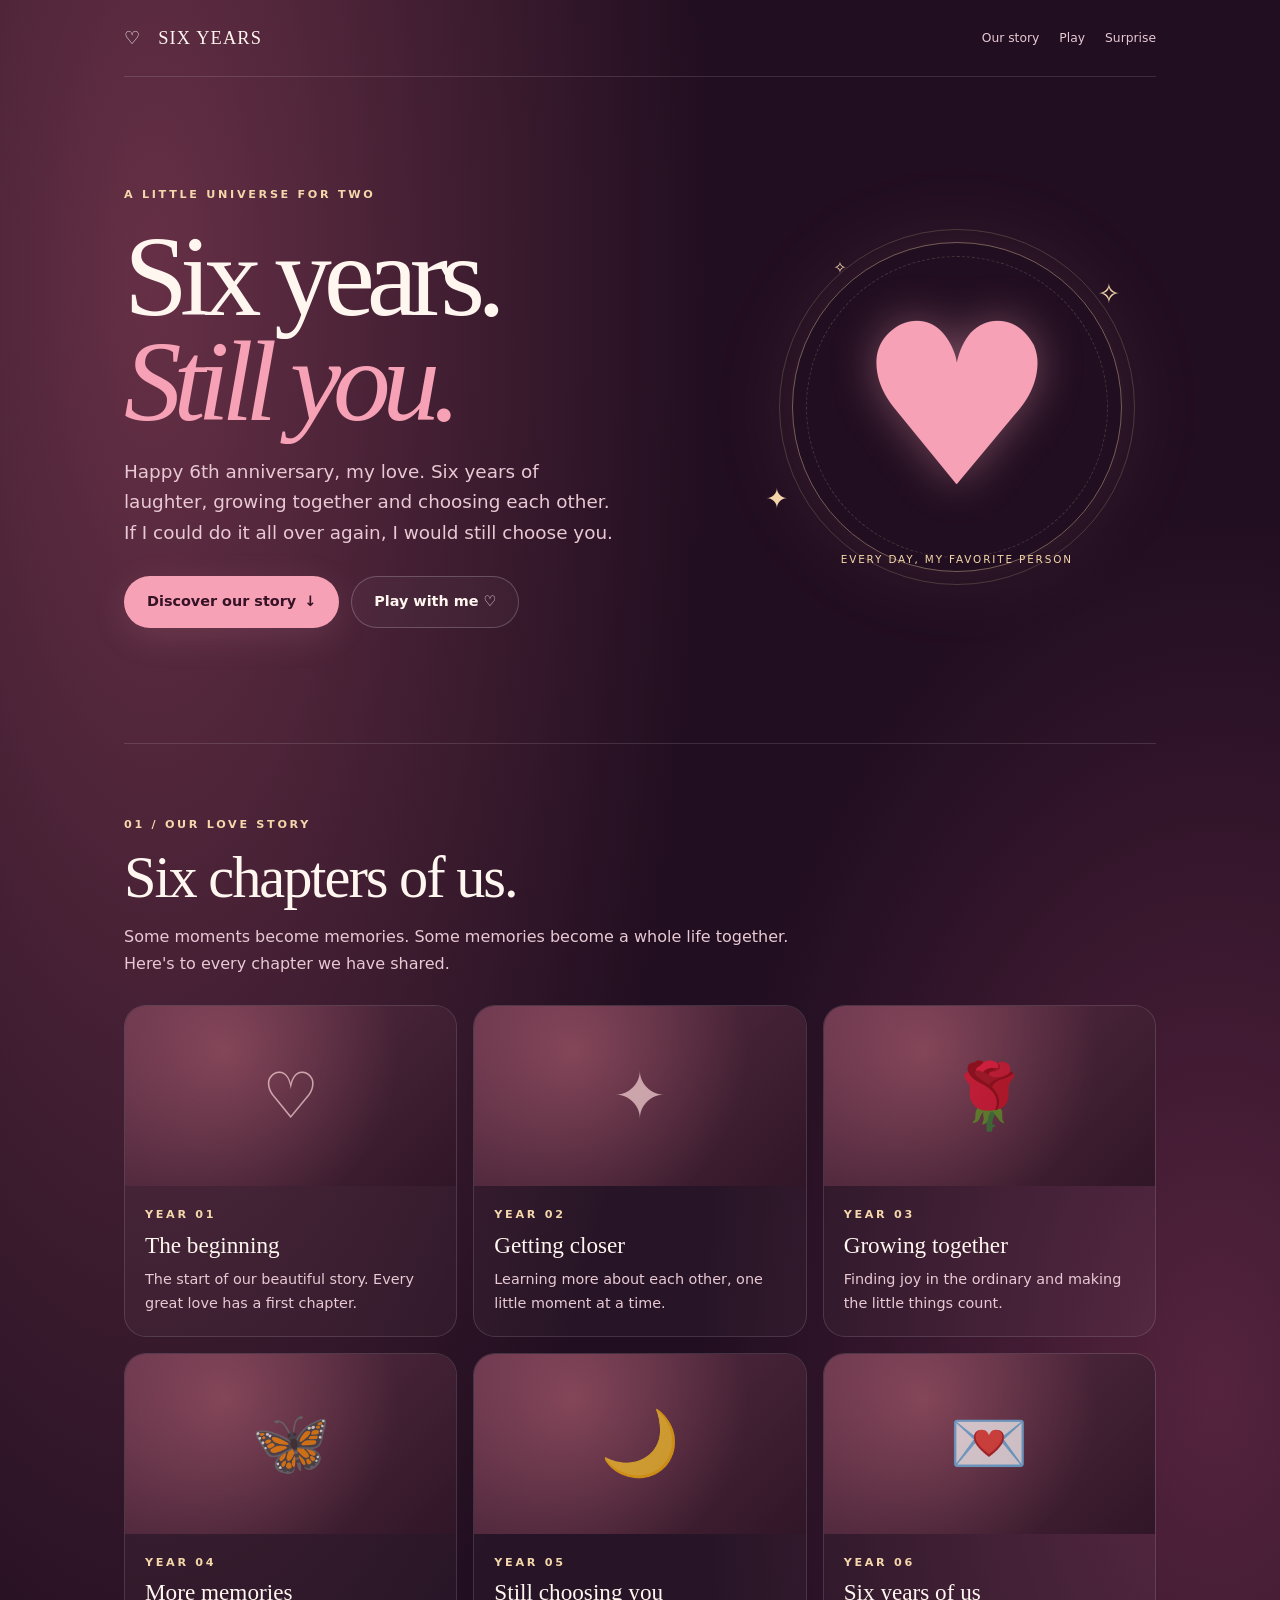
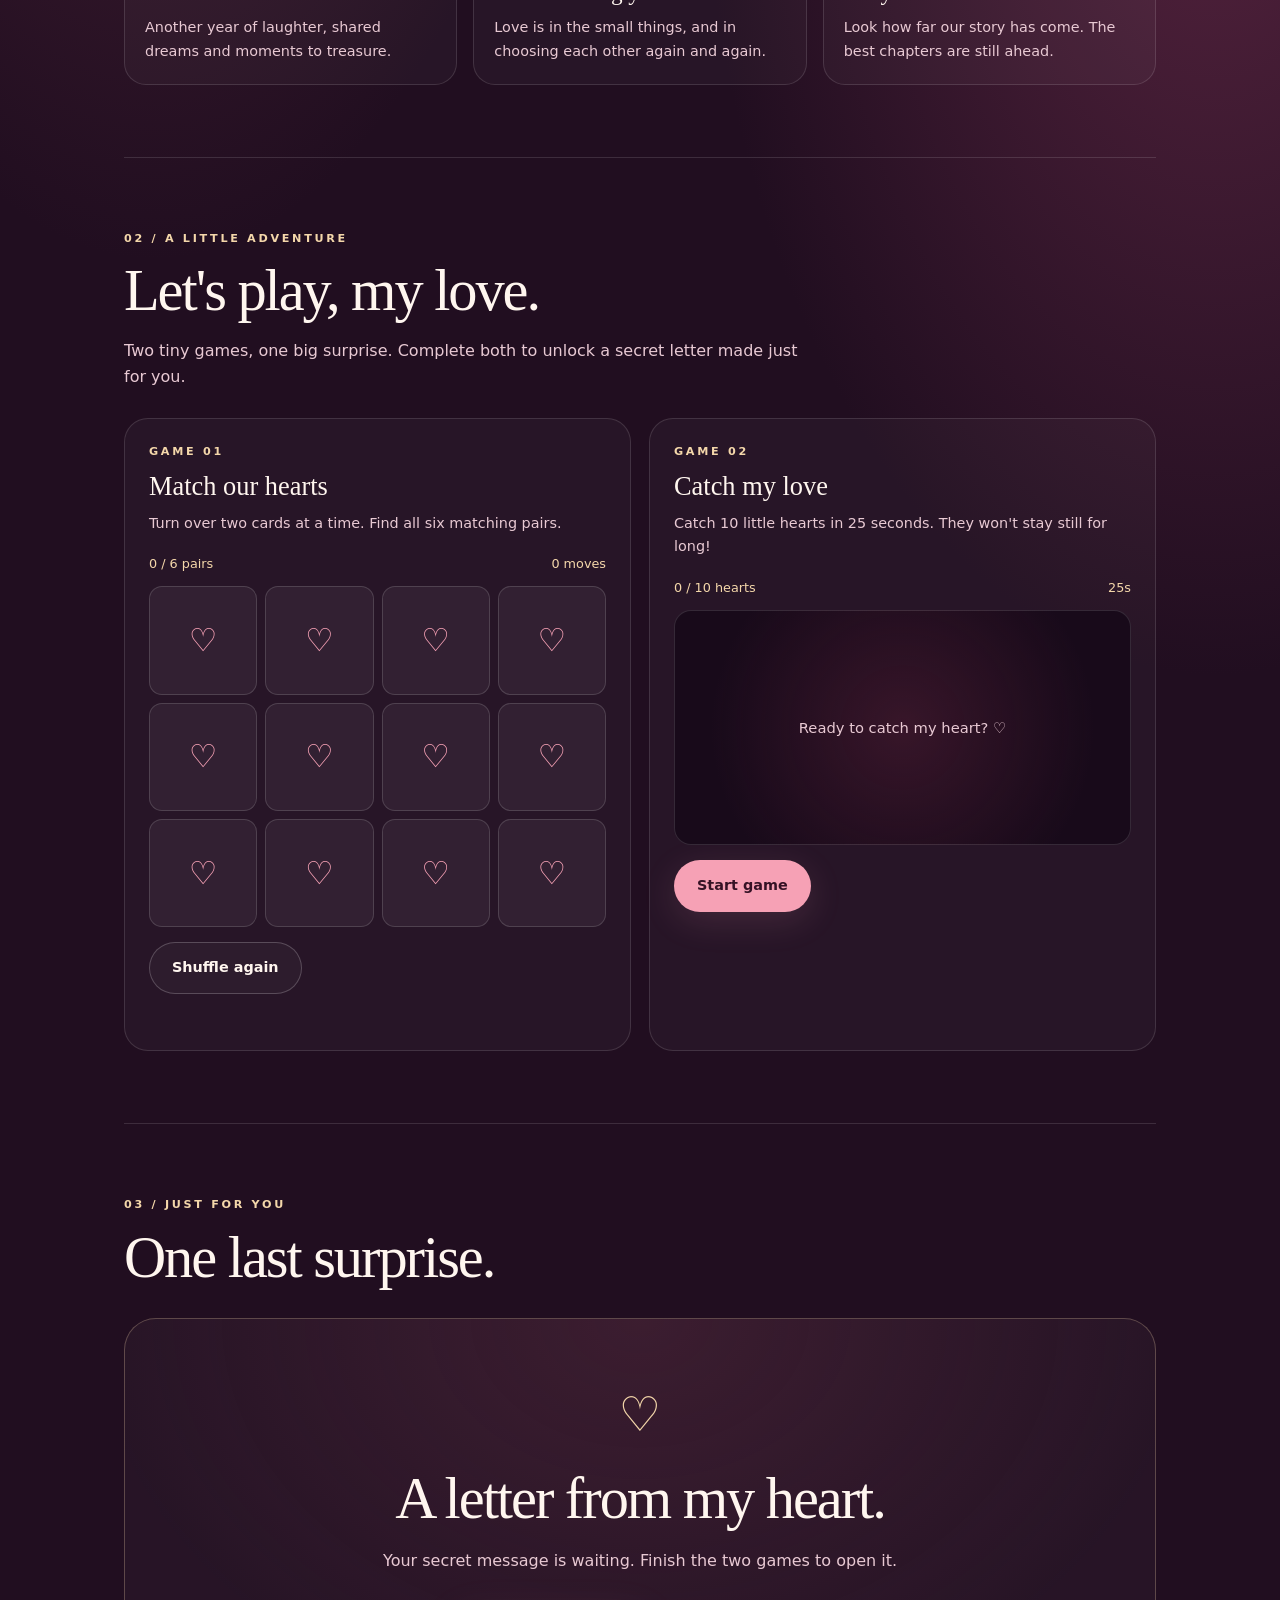
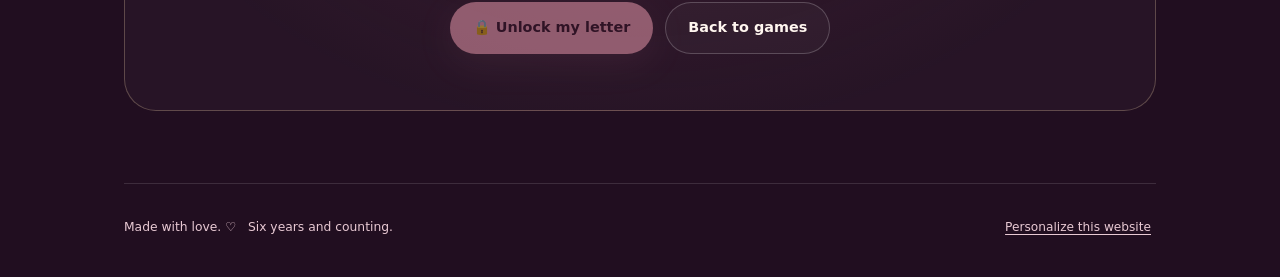
==== index.html @ 60395c3c "Add files via upload" ====
<!DOCTYPE html>
<html lang="en">
<head>
<meta charset="utf-8">
<meta name="viewport" content="width=device-width,initial-scale=1,viewport-fit=cover">
<meta name="theme-color" content="#260e24">
<title>Six Years of Us ♡</title>
<link id="site-styles" rel="stylesheet" href="style.css">
</head><body>
<div class="wrap">
<header class="nav">
<div class="brand">♡ &nbsp; SIX YEARS</div>
<nav class="navlinks" aria-label="Main navigation"><a href="#memories">Our story</a><a href="#games">Play</a><a href="#surprise">Surprise</a></nav></header>
<main>
<section class="hero" aria-labelledby="hero-title">
<div>
<div class="eyebrow">A little universe for two</div>
<h1 id="hero-title">Six years.<br><em>Still you.</em></h1>
<p id="greeting"></p>
<p class="date" id="anniversary-date" hidden></p>
<div class="actions"><a class="btn primary" href="#memories">Discover our story <span aria-hidden="true">↓</span></a><a class="btn secondary" href="#games">Play with me ♡</a></div></div>
<div class="hero-art" aria-hidden="true"><span class="spark a">✧</span><span class="spark b">✦</span><span class="spark c">✧</span>
<div class="orbit">
<div class="heart-art">♥</div></div><span class="art-caption">Every day, my favorite person</span></div></section>
<section class="section" id="memories">
<div class="section-head">
<div class="eyebrow">01 / Our love story</div>
<h2>Six chapters of us.</h2>
<p>Some moments become memories. Some memories become a whole life together. Here's to every chapter we have shared.</p></div>
<div class="timeline" id="timeline"></div></section>
<section class="section" id="games">
<div class="section-head">
<div class="eyebrow">02 / A little adventure</div>
<h2>Let's play, my love.</h2>
<p>Two tiny games, one big surprise. Complete both to unlock a secret letter made just for you.</p></div>
<div class="games">
<article class="game">
<div class="eyebrow">Game 01</div>
<h3>Match our hearts</h3>
<p>Turn over two cards at a time. Find all six matching pairs.</p>
<div class="status"><span id="match-count">0 / 6 pairs</span><span id="moves">0 moves</span></div>
<div class="match-grid" id="match-grid" aria-label="Memory matching cards"></div>
<div class="game-footer">
<button class="btn secondary" id="reset-match">Shuffle again</button></div>
<p class="game-message" id="match-message" aria-live="polite"></p></article>
<article class="game">
<div class="eyebrow">Game 02</div>
<h3>Catch my love</h3>
<p>Catch 10 little hearts in 25 seconds. They won't stay still for long!</p>
<div class="status"><span id="catch-count">0 / 10 hearts</span><span id="timer">25s</span></div>
<div class="field" id="field"><span class="field-msg" id="field-msg">Ready to catch my heart? ♡</span>
<button class="target" id="target" aria-label="Catch a heart" hidden>♥</button></div>
<div class="game-footer">
<button class="btn primary" id="start-catch">Start game</button></div>
<p class="game-message" id="catch-message" aria-live="polite"></p></article></div></section>
<section class="section" id="surprise">
<div class="section-head">
<div class="eyebrow">03 / Just for you</div>
<h2>One last surprise.</h2></div>
<div class="letter-wrap">
<div class="lock-symbol" id="lock-symbol" aria-hidden="true">♡</div>
<h2 id="letter-heading">A letter from my heart.</h2>
<p id="lock-text" aria-live="polite">Your secret message is waiting. Finish the two games to open it.</p>
<div class="actions">
<button class="btn primary" id="open-letter" disabled>🔒 Unlock my letter</button><a href="#games" class="btn secondary" id="back-games">Back to games</a></div>
<div id="letter-paper" class="letter-paper hidden" tabindex="-1">
<h3 id="letter-title"></h3>
<p id="letter-text"></p>
<p class="signature" id="signature"></p></div></div></section></main>
<footer class="footer"><span>Made with love. ♡ &nbsp; Six years and counting.</span>
<button class="edit-link" id="edit-button">Personalize this website</button></footer></div>
<dialog id="editor">
<form id="edit-form">
<h2>Make it yours.</h2>
<p class="edit-note">Add real memories, photos and a personal letter. Download your personalized copy to share. Everything stays in this browser until you export the file.</p>
<div class="edit-row"><label>Your name<input id="edit-from" maxlength="80"></label><label>Your partner's name<input id="edit-to" maxlength="80"></label></div><label>Anniversary date (optional)<input id="edit-date" type="date"></label><label>Welcome message<textarea id="edit-greeting" maxlength="600"></textarea></label><label>Secret love letter<textarea id="edit-letter" rows="8" maxlength="5000"></textarea></label>
<div id="edit-memories"></div>
<div class="actions">
<button class="btn primary" type="submit" id="export">Save &amp; download website</button>
<button class="btn secondary" type="button" id="close-editor">Close</button></div>
<p class="edit-note" id="edit-status" aria-live="polite"></p></form></dialog>
<script id="site-config" type="application/json">
{
  "from": "Your forever person",
  "to": "My love",
  "date": "",
  "greeting": "Happy 6th anniversary, my love. Six years of laughter, growing together and choosing each other. If I could do it all over again, I would still choose you.",
  "letter": "Happy 6th anniversary, my love.\n\nSix years ago, our story began. And here we are, with so many memories behind us and so many more waiting to be made.\n\nThank you for the laughter, the little moments, the patience, and the love we share. Thank you for being someone I can dream with, grow with, and look forward to tomorrow with.\n\nNo matter where life takes us, I hope we keep finding reasons to smile, keep choosing each other, and keep making beautiful memories together.\n\nSix years down. A whole future to go.\n\nI love you, always.",
  "memories": [
    {
      "title": "The beginning",
      "text": "The start of our beautiful story. Every great love has a first chapter.",
      "photo": ""
    },
    {
      "title": "Getting closer",
      "text": "Learning more about each other, one little moment at a time.",
      "photo": ""
    },
    {
      "title": "Growing together",
      "text": "Finding joy in the ordinary and making the little things count.",
      "photo": ""
    },
    {
      "title": "More memories",
      "text": "Another year of laughter, shared dreams and moments to treasure.",
      "photo": ""
    },
    {
      "title": "Still choosing you",
      "text": "Love is in the small things, and in choosing each other again and again.",
      "photo": ""
    },
    {
      "title": "Six years of us",
      "text": "Look how far our story has come. The best chapters are still ahead.",
      "photo": ""
    }
  ],
  "giftMode": false
}
</script>
<script id="site-script" src="script.js" defer></script></body></html>
---- style.css ----
:root {
  --ink:#fff6ef;
  --muted:#e8c9d3;
  --rose:#f6a1b5;
  --gold:#f4d7aa;
  --bg:#210e20;
  --line:#ffffff20;
  --panel:#ffffff08
}
* {
  box-sizing:border-box
}
html {
  scroll-behavior:smooth
}
body {
  margin:0;
  color:var(--ink);
  font:16px/1.65 system-ui,-apple-system,BlinkMacSystemFont,'Segoe UI',sans-serif;
  background:radial-gradient(ellipse at 12% 8%,#663046 0,transparent 35%),radial-gradient(ellipse at 95% 40%,#55233e 0,transparent 30%),var(--bg);
  min-height:100vh;
  overflow-x:hidden
}
button,input,textarea {
  font:inherit
}
button {
  cursor:pointer
}
button:focus-visible,a:focus-visible,input:focus-visible,textarea:focus-visible {
  outline:3px solid var(--gold);
  outline-offset:4px
}
a {
  color:inherit
}
h1,h2,h3,p {
  margin:0
}
h1,h2,.serif {
  font-family:Georgia,'Times New Roman',serif;
  font-weight:400
}
h2 {
  font-size:clamp(2.05rem,5.8vw,3.65rem);
  line-height:1.12;
  letter-spacing:-.035em
}
.eyebrow {
  font-size:.7rem;
  font-weight:700;
  letter-spacing:.24em;
  text-transform:uppercase;
  color:var(--gold)
}
.muted {
  color:var(--muted)
}
.wrap {
  max-width:1080px;
  margin:auto;
  padding:0 24px
}
.nav {
  display:flex;
  align-items:center;
  justify-content:space-between;
  gap:16px;
  padding:23px 0;
  border-bottom:1px solid var(--line)
}
.brand {
  font-family:Georgia,serif;
  font-size:1.15rem;
  letter-spacing:.06em
}
.nav a {
  text-decoration:none;
  font-size:.77rem;
  color:var(--muted)
}
.navlinks {
  display:flex;
  gap:20px
}
.hero {
  min-height:74vh;
  min-height:74svh;
  display:grid;
  grid-template-columns:1.2fr .8fr;
  align-items:center;
  gap:36px;
  padding:65px 0 72px
}
.hero h1 {
  font-size:clamp(3.7rem,9vw,7.6rem);
  line-height:.91;
  letter-spacing:-.07em;
  margin:20px 0 23px
}
.hero h1 em {
  color:var(--rose);
  font-weight:400
}
.hero p {
  max-width:490px;
  color:var(--muted);
  font-size:clamp(1rem,2.5vw,1.15rem)
}
.hero .date {
  font-size:.84rem;
  color:var(--gold);
  margin-top:17px
}
.actions {
  display:flex;
  flex-wrap:wrap;
  gap:12px;
  margin-top:28px
}
.btn {
  display:inline-flex;
  align-items:center;
  justify-content:center;
  gap:8px;
  text-decoration:none;
  border:1px solid transparent;
  border-radius:100px;
  padding:13px 22px;
  font-weight:750;
  font-size:.9rem;
  min-height:46px;
  transition:transform .2s,background .2s
}
.btn:hover {
  transform:translateY(-2px)
}
.primary {
  background:var(--rose);
  color:#351225;
  box-shadow:0 9px 35px #f6a1b523
}
.secondary {
  border-color:#ffffff35;
  background:#ffffff08;
  color:var(--ink)
}
.btn:disabled {
  opacity:.5;
  cursor:not-allowed;
  transform:none
}
.hero-art {
  position:relative;
  display:grid;
  place-items:center;
  min-height:330px;
  isolation:isolate
}
.orbit {
  width:min(86%,330px);
  aspect-ratio:1;
  border:1px solid #f4d7aa65;
  border-radius:50%;
  display:grid;
  place-items:center;
  position:relative;
  box-shadow:0 0 90px #f6a1b51b
}
.orbit:before,.orbit:after {
  content:'';
  position:absolute;
  border:1px solid #f4d7aa30;
  border-radius:50%;
  inset:-14px
}
.orbit:after {
  inset:13px;
  border-style:dashed
}
.heart-art {
  font-size:clamp(8rem,22vw,14rem);
  line-height:1;
  color:var(--rose);
  text-shadow:0 0 45px #f6a1b568;
  animation:pulse 3s ease-in-out infinite;
  position:relative
}
.spark {
  position:absolute;
  color:var(--gold);
  font-size:1.7rem
}
.spark.a {
  top:9%;
  right:9%
}
.spark.b {
  bottom:15%;
  left:2%
}
.spark.c {
  top:4%;
  left:19%;
  font-size:1rem
}
.art-caption {
  position:absolute;
  bottom:1%;
  letter-spacing:.18em;
  text-transform:uppercase;
  font-size:.65rem;
  color:var(--gold)
}
@keyframes pulse {
  50% {
  transform:scale(1.06)
}

}
.section {
  padding:72px 0;
  border-top:1px solid var(--line)
}
.section-head {
  max-width:680px;
  margin-bottom:28px
}
.section-head h2 {
  margin:10px 0 14px
}
.section-head p {
  color:var(--muted)
}
.timeline {
  display:grid;
  grid-template-columns:repeat(3,1fr);
  gap:16px
}
.memory {
  border:1px solid var(--line);
  border-radius:22px;
  background:var(--panel);
  overflow:hidden;
  min-width:0
}
.photo {
  height:180px;
  display:grid;
  place-items:center;
  background:radial-gradient(circle at 30% 25%,#c2687970,transparent 65%),linear-gradient(135deg,#613249,#301627);
  position:relative;
  overflow:hidden
}
.photo img {
  width:100%;
  height:100%;
  object-fit:cover;
  position:absolute;
  inset:0
}
.photo-symbol {
  font:4rem Georgia,serif;
  color:#f9d8d8b0
}
.memory-body {
  padding:20px
}
.memory h3 {
  font:1.45rem/1.2 Georgia,serif;
  margin:7px 0 9px
}
.memory p {
  font-size:.9rem;
  color:var(--muted);
  overflow-wrap:anywhere
}
.games {
  display:grid;
  grid-template-columns:1fr 1fr;
  gap:18px
}
.game {
  padding:24px;
  border:1px solid var(--line);
  background:var(--panel);
  border-radius:24px;
  min-width:0
}
.game h3 {
  font:1.65rem/1.2 Georgia,serif;
  margin:9px 0
}
.game p {
  font-size:.9rem;
  color:var(--muted)
}
.status {
  display:flex;
  justify-content:space-between;
  align-items:center;
  gap:8px;
  flex-wrap:wrap;
  margin:18px 0 12px;
  font-size:.8rem;
  color:var(--gold)
}
.match-grid {
  display:grid;
  grid-template-columns:repeat(4,1fr);
  gap:8px
}
.tile {
  width:100%;
  aspect-ratio:1;
  border:1px solid #ffffff25;
  border-radius:13px;
  background:#ffffff0d;
  color:var(--rose);
  font-size:clamp(1.2rem,5vw,2rem);
  display:grid;
  place-items:center;
  transition:background .15s,transform .15s
}
.tile.open,.tile.matched {
  background:#f6a1b524;
  border-color:#f6a1b56b;
  color:var(--ink)
}
.tile.matched {
  background:#f4d7aa1e;
  border-color:#f4d7aa65
}
.tile:hover {
  transform:scale(1.03)
}
.game-footer {
  margin-top:15px;
  display:flex;
  gap:10px;
  align-items:center;
  flex-wrap:wrap
}
.field {
  position:relative;
  height:235px;
  background:radial-gradient(circle at 50% 50%,#6d29435e,transparent 75%),#180a1a;
  border:1px solid var(--line);
  border-radius:17px;
  overflow:hidden;
  display:grid;
  place-items:center
}
.field-msg {
  text-align:center;
  max-width:85%;
  color:var(--muted);
  font-size:.92rem;
  pointer-events:none
}
.target {
  position:absolute;
  display:grid;
  place-items:center;
  width:56px;
  height:56px;
  border-radius:50%;
  border:1px solid #ffbacc99;
  background:#8d345b;
  color:#ffcedb;
  font-size:31px;
  line-height:1;
  box-shadow:0 0 22px #ff8cad55;
  transform:translate(-50%,-50%);
  touch-action:manipulation
}
.target[hidden] {
  display:none
}
.letter-wrap {
  text-align:center;
  padding:56px 26px;
  border:1px solid #f4d7aa45;
  border-radius:32px;
  background:radial-gradient(ellipse at top,#6a31464f,transparent 75%),#ffffff07;
  position:relative;
  overflow:hidden
}
.letter-wrap h2 {
  margin:12px 0 16px
}
.letter-wrap p {
  max-width:580px;
  margin:0 auto;
  color:var(--muted)
}
.lock-symbol {
  font-size:3rem;
  color:var(--gold)
}
.letter-wrap .actions {
  justify-content:center
}
.letter-paper {
  background:#fff1e7;
  color:#52263a;
  border-radius:12px;
  padding:clamp(25px,6vw,55px);
  max-width:660px;
  margin:25px auto 0;
  text-align:left;
  box-shadow:0 15px 55px #0004;
  overflow-wrap:anywhere
}
.letter-paper h3 {
  font:2rem Georgia,serif;
  margin-bottom:15px
}
.letter-paper p {
  color:#52263a;
  white-space:pre-wrap;
  margin:0;
  line-height:1.85
}
.letter-paper .signature {
  margin-top:20px;
  font-family:Georgia,serif;
  font-style:italic;
  color:#a24366
}
.hidden {
  display:none!important
}
.footer {
  padding:28px 0 35px;
  display:flex;
  align-items:center;
  justify-content:space-between;
  gap:15px;
  color:var(--muted);
  font-size:.77rem;
  border-top:1px solid var(--line)
}
.edit-link {
  background:none;
  border:0;
  color:var(--muted);
  text-decoration:underline;
  text-underline-offset:3px;
  font-size:.76rem;
  padding:5px
}
.confetti {
  position:fixed;
  pointer-events:none;
  z-index:10;
  animation:fall 2.5s ease-in forwards;
  font-size:20px
}
@keyframes fall {
  from {
  transform:translateY(-10vh) rotate(0);
  opacity:1
}
to {
  transform:translateY(110vh) rotate(360deg);
  opacity:0
}

}
dialog {
  color:var(--ink);
  background:#32192e;
  border:1px solid #ffffff35;
  border-radius:20px;
  padding:24px;
  width:min(700px,calc(100% - 24px));
  max-height:90vh;
  overflow:auto;
  box-shadow:0 20px 80px #0009
}
dialog::backdrop {
  background:#100711bd
}
dialog h2 {
  font-size:2rem;
  margin-bottom:10px
}
dialog label {
  display:block;
  color:var(--gold);
  font-size:.82rem;
  margin-top:15px
}
dialog input:not([type=file]),dialog textarea {
  width:100%;
  margin-top:5px;
  border:1px solid #ffffff30;
  background:#ffffff0b;
  color:var(--ink);
  padding:10px 12px;
  border-radius:9px
}
dialog input[type=file] {
  display:block;
  max-width:100%;
  color:var(--muted);
  margin:7px 0;
  font-size:.82rem
}
dialog textarea {
  resize:vertical;
  min-height:90px
}
.edit-row {
  display:grid;
  grid-template-columns:1fr 1fr;
  gap:12px
}
.edit-memory {
  border-top:1px solid var(--line);
  margin-top:20px;
  padding-top:12px
}
.edit-memory h3 {
  font-size:1rem
}
.edit-note {
  font-size:.85rem;
  color:var(--muted)
}
.remove-photo {
  border:0;
  color:var(--rose);
  background:none;
  padding:0;
  font-size:.78rem;
  text-decoration:underline
}
.game-message {
  color:var(--gold)!important;
  min-height:1.6em;
  margin-top:9px
}
.small {
  font-size:.77rem!important
}
.celebrate {
  color:var(--gold)
}
@media(max-width:740px) {
  .wrap {
  padding:0 19px
}
.nav {
  padding:18px 0
}
.navlinks {
  gap:12px
}
.nav a {
  font-size:.72rem
}
.hero {
  grid-template-columns:1fr;
  min-height:auto;
  gap:15px;
  padding:50px 0 30px;
  text-align:center
}
.hero p {
  margin:auto
}
.hero .actions {
  justify-content:center
}
.hero-art {
  min-height:260px
}
.orbit {
  width:220px
}
.heart-art {
  font-size:9rem
}
.section {
  padding:48px 0
}
.timeline {
  grid-template-columns:repeat(2,1fr);
  gap:12px
}
.photo {
  height:132px
}
.memory-body {
  padding:15px
}
.memory h3 {
  font-size:1.25rem
}
.games {
  grid-template-columns:1fr
}
.game {
  padding:20px
}
.letter-wrap {
  padding:40px 18px
}
.footer {
  flex-wrap:wrap
}

}
@media(max-width:380px) {
  .navlinks {
  gap:8px
}
.brand {
  font-size:1rem
}
.wrap {
  padding:0 14px
}
.timeline {
  grid-template-columns:1fr
}
.photo {
  height:180px
}
.edit-row {
  grid-template-columns:1fr
}

}
@media(prefers-reduced-motion:reduce) {
  *,*:before,*:after {
  animation-duration:.01ms!important;
  scroll-behavior:auto!important;
  transition:none!important
}
.confetti {
  display:none
}

}
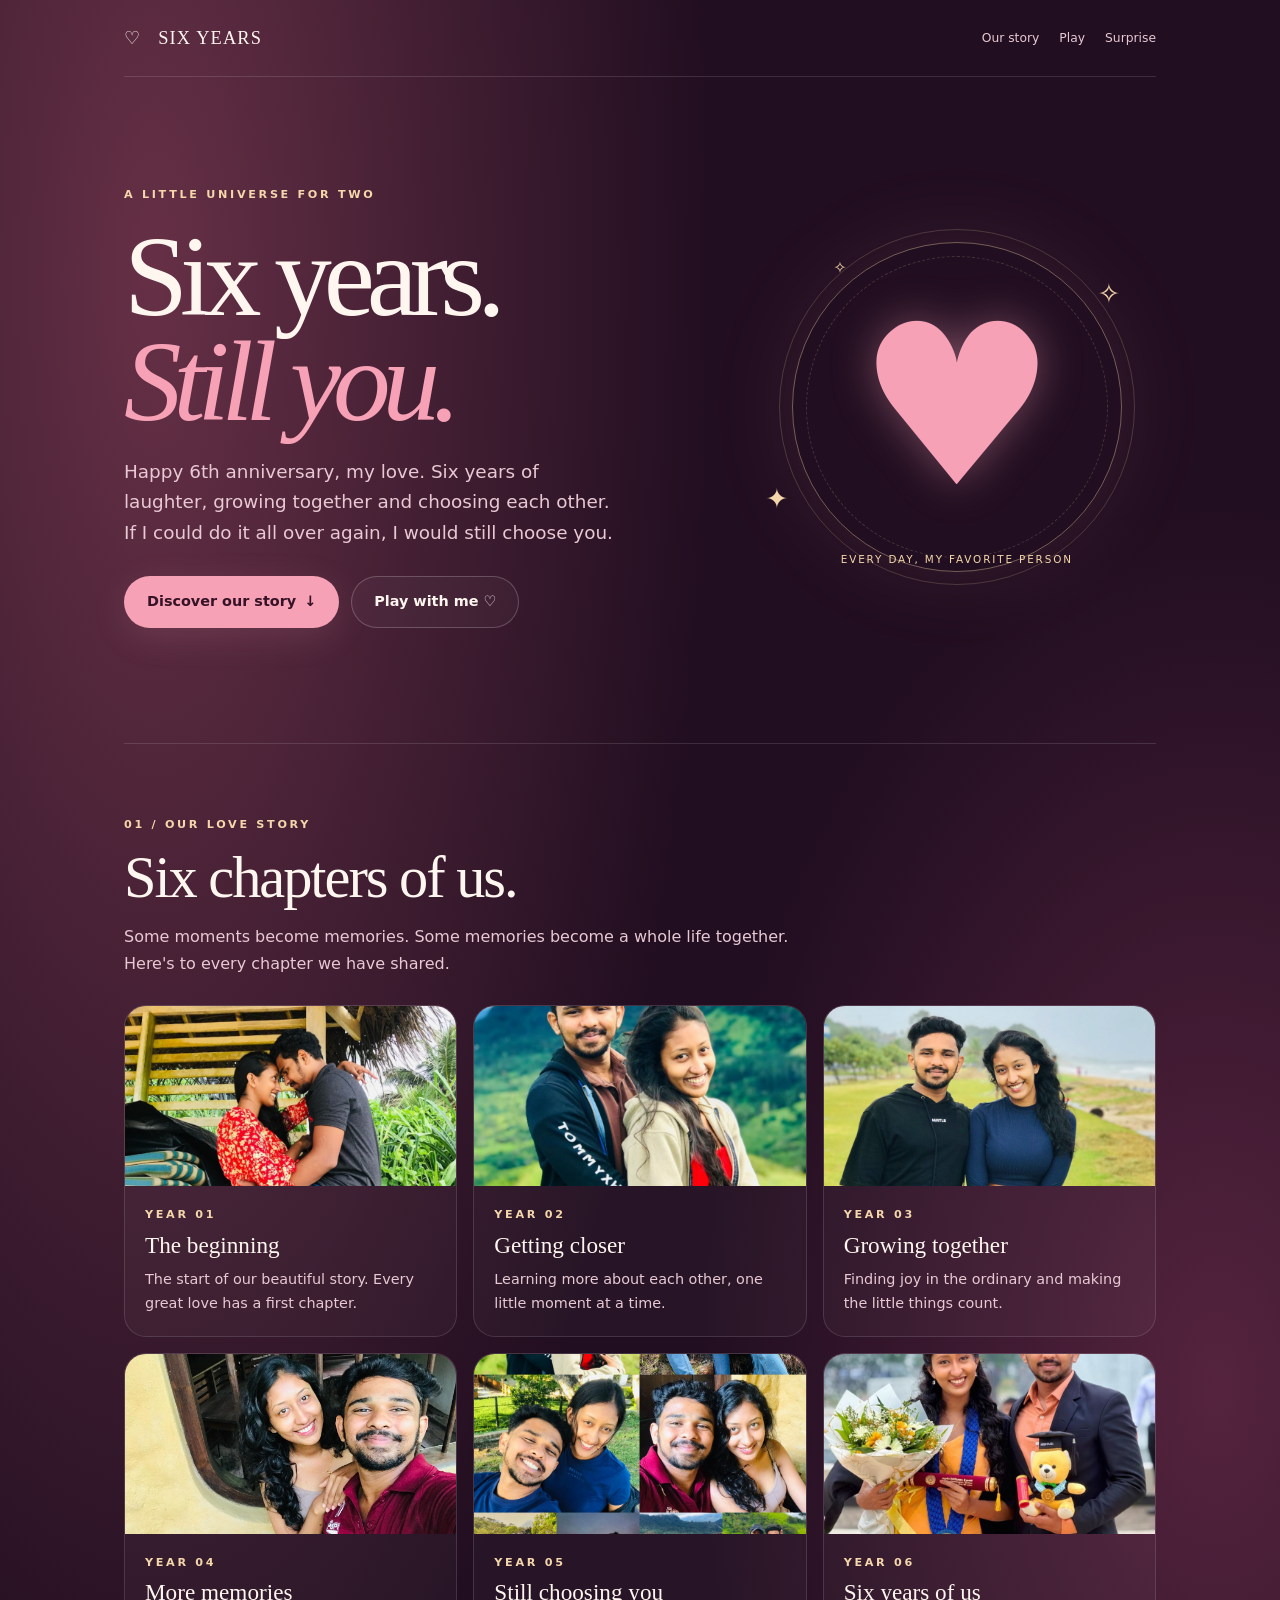
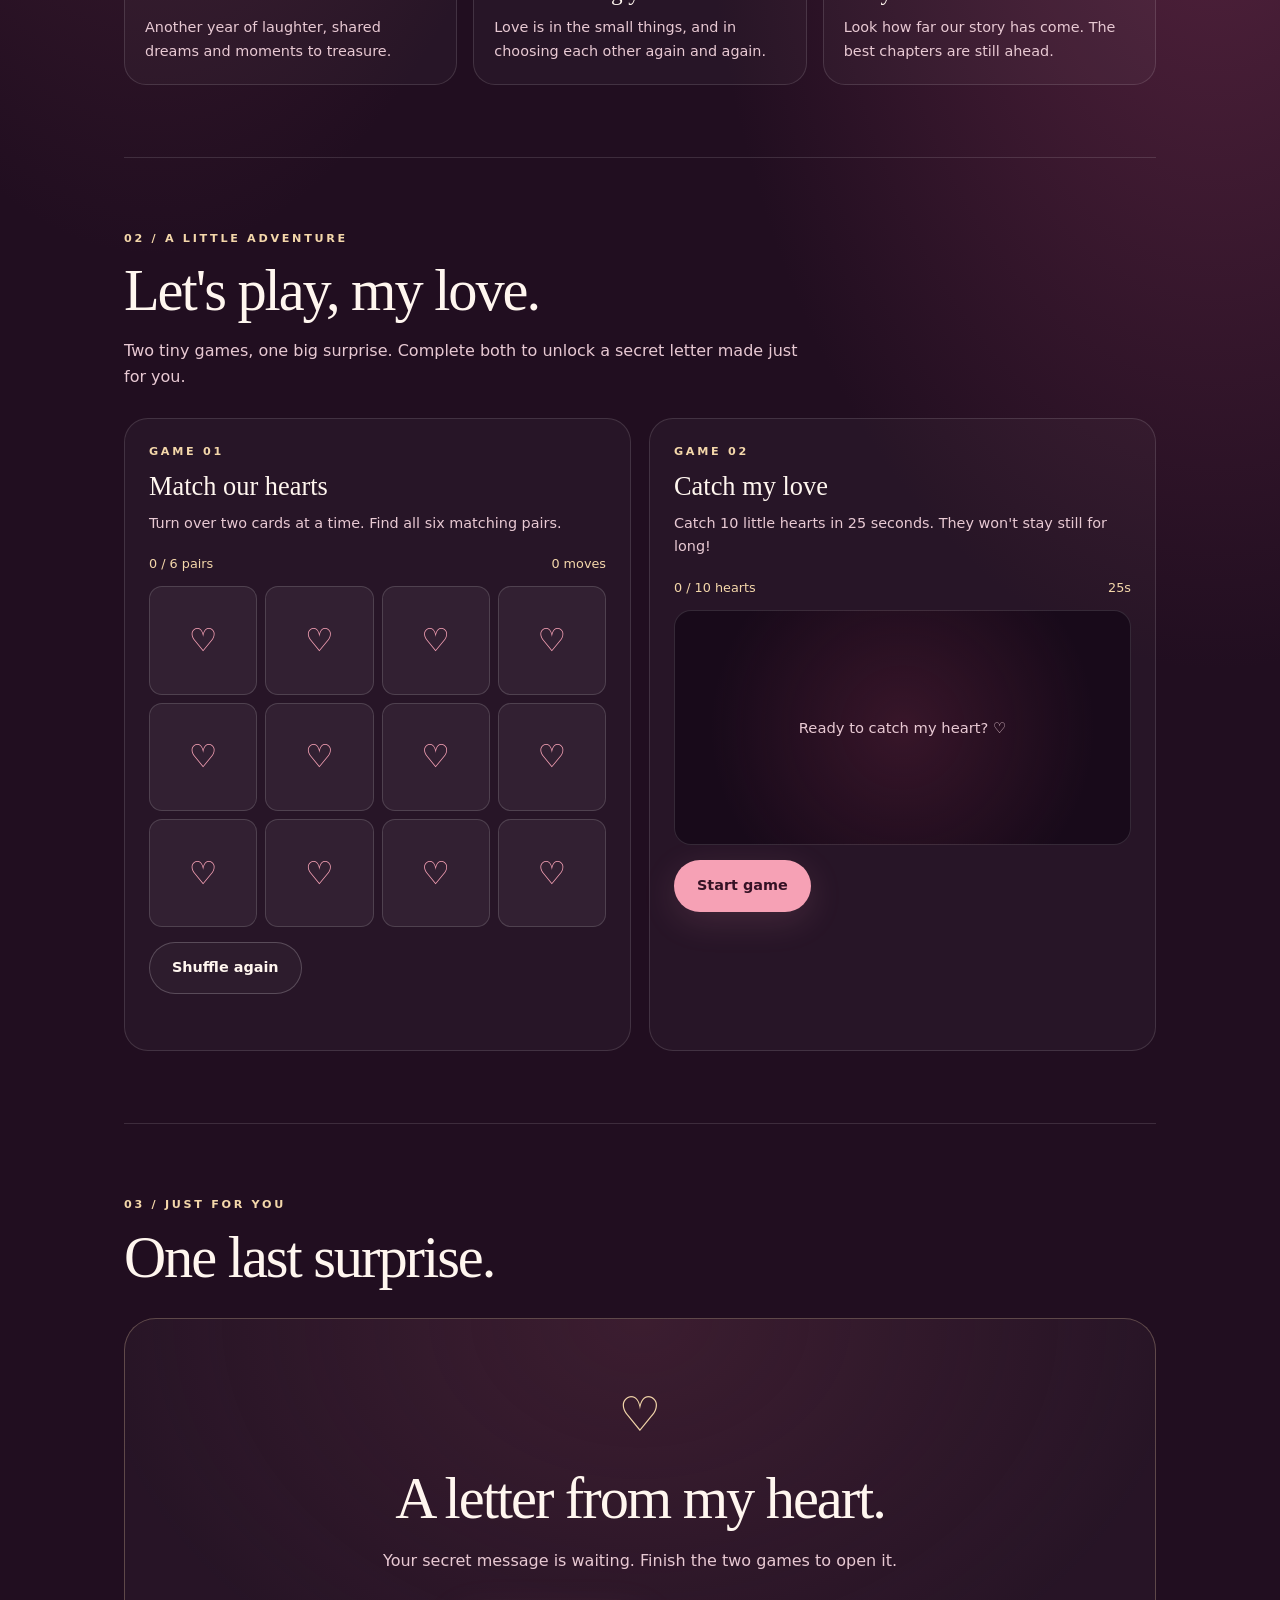
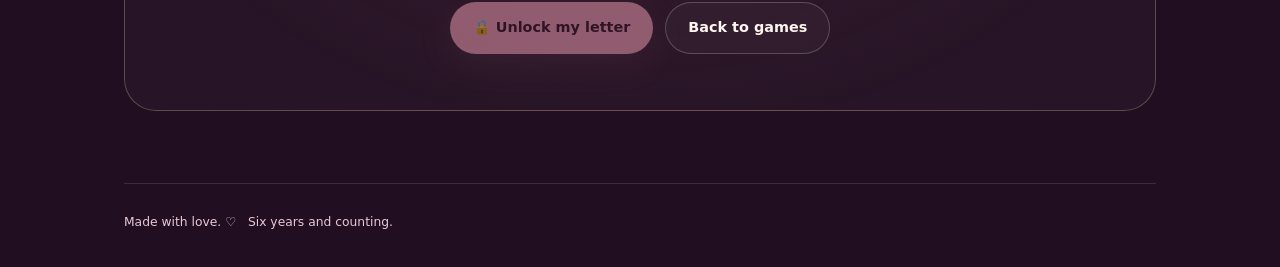
==== commit 150ce7e9: "Rename our-sixth-anniversary.html to index.html" ====
--- a/index.html
+++ b/index.html
@@ -1,11 +1,10 @@
 <!DOCTYPE html>
-<html lang="en">
-<head>
+<html lang="en"><head>
 <meta charset="utf-8">
 <meta name="viewport" content="width=device-width,initial-scale=1,viewport-fit=cover">
 <meta name="theme-color" content="#260e24">
-<title>Six Years of Us ♡</title>
-<link id="site-styles" rel="stylesheet" href="style.css">
+<title>Six Years of Us ♡ — My love</title>
+<style id="site-styles">:root{--ink:#fff6ef;--muted:#e8c9d3;--rose:#f6a1b5;--gold:#f4d7aa;--bg:#210e20;--line:#ffffff20;--panel:#ffffff08}*{box-sizing:border-box}html{scroll-behavior:smooth}body{margin:0;color:var(--ink);font:16px/1.65 system-ui,-apple-system,BlinkMacSystemFont,'Segoe UI',sans-serif;background:radial-gradient(ellipse at 12% 8%,#663046 0,transparent 35%),radial-gradient(ellipse at 95% 40%,#55233e 0,transparent 30%),var(--bg);min-height:100vh;overflow-x:hidden}button,input,textarea{font:inherit}button{cursor:pointer}button:focus-visible,a:focus-visible,input:focus-visible,textarea:focus-visible{outline:3px solid var(--gold);outline-offset:4px}a{color:inherit}h1,h2,h3,p{margin:0}h1,h2,.serif{font-family:Georgia,'Times New Roman',serif;font-weight:400}h2{font-size:clamp(2.05rem,5.8vw,3.65rem);line-height:1.12;letter-spacing:-.035em}.eyebrow{font-size:.7rem;font-weight:700;letter-spacing:.24em;text-transform:uppercase;color:var(--gold)}.muted{color:var(--muted)}.wrap{max-width:1080px;margin:auto;padding:0 24px}.nav{display:flex;align-items:center;justify-content:space-between;gap:16px;padding:23px 0;border-bottom:1px solid var(--line)}.brand{font-family:Georgia,serif;font-size:1.15rem;letter-spacing:.06em}.nav a{text-decoration:none;font-size:.77rem;color:var(--muted)}.navlinks{display:flex;gap:20px}.hero{min-height:74vh;min-height:74svh;display:grid;grid-template-columns:1.2fr .8fr;align-items:center;gap:36px;padding:65px 0 72px}.hero h1{font-size:clamp(3.7rem,9vw,7.6rem);line-height:.91;letter-spacing:-.07em;margin:20px 0 23px}.hero h1 em{color:var(--rose);font-weight:400}.hero p{max-width:490px;color:var(--muted);font-size:clamp(1rem,2.5vw,1.15rem)}.hero .date{font-size:.84rem;color:var(--gold);margin-top:17px}.actions{display:flex;flex-wrap:wrap;gap:12px;margin-top:28px}.btn{display:inline-flex;align-items:center;justify-content:center;gap:8px;text-decoration:none;border:1px solid transparent;border-radius:100px;padding:13px 22px;font-weight:750;font-size:.9rem;min-height:46px;transition:transform .2s,background .2s}.btn:hover{transform:translateY(-2px)}.primary{background:var(--rose);color:#351225;box-shadow:0 9px 35px #f6a1b523}.secondary{border-color:#ffffff35;background:#ffffff08;color:var(--ink)}.btn:disabled{opacity:.5;cursor:not-allowed;transform:none}.hero-art{position:relative;display:grid;place-items:center;min-height:330px;isolation:isolate}.orbit{width:min(86%,330px);aspect-ratio:1;border:1px solid #f4d7aa65;border-radius:50%;display:grid;place-items:center;position:relative;box-shadow:0 0 90px #f6a1b51b}.orbit:before,.orbit:after{content:'';position:absolute;border:1px solid #f4d7aa30;border-radius:50%;inset:-14px}.orbit:after{inset:13px;border-style:dashed}.heart-art{font-size:clamp(8rem,22vw,14rem);line-height:1;color:var(--rose);text-shadow:0 0 45px #f6a1b568;animation:pulse 3s ease-in-out infinite;position:relative}.spark{position:absolute;color:var(--gold);font-size:1.7rem}.spark.a{top:9%;right:9%}.spark.b{bottom:15%;left:2%}.spark.c{top:4%;left:19%;font-size:1rem}.art-caption{position:absolute;bottom:1%;letter-spacing:.18em;text-transform:uppercase;font-size:.65rem;color:var(--gold)}@keyframes pulse{50%{transform:scale(1.06)}}.section{padding:72px 0;border-top:1px solid var(--line)}.section-head{max-width:680px;margin-bottom:28px}.section-head h2{margin:10px 0 14px}.section-head p{color:var(--muted)}.timeline{display:grid;grid-template-columns:repeat(3,1fr);gap:16px}.memory{border:1px solid var(--line);border-radius:22px;background:var(--panel);overflow:hidden;min-width:0}.photo{height:180px;display:grid;place-items:center;background:radial-gradient(circle at 30% 25%,#c2687970,transparent 65%),linear-gradient(135deg,#613249,#301627);position:relative;overflow:hidden}.photo img{width:100%;height:100%;object-fit:cover;position:absolute;inset:0}.photo-symbol{font:4rem Georgia,serif;color:#f9d8d8b0}.memory-body{padding:20px}.memory h3{font:1.45rem/1.2 Georgia,serif;margin:7px 0 9px}.memory p{font-size:.9rem;color:var(--muted);overflow-wrap:anywhere}.games{display:grid;grid-template-columns:1fr 1fr;gap:18px}.game{padding:24px;border:1px solid var(--line);background:var(--panel);border-radius:24px;min-width:0}.game h3{font:1.65rem/1.2 Georgia,serif;margin:9px 0}.game p{font-size:.9rem;color:var(--muted)}.status{display:flex;justify-content:space-between;align-items:center;gap:8px;flex-wrap:wrap;margin:18px 0 12px;font-size:.8rem;color:var(--gold)}.match-grid{display:grid;grid-template-columns:repeat(4,1fr);gap:8px}.tile{width:100%;aspect-ratio:1;border:1px solid #ffffff25;border-radius:13px;background:#ffffff0d;color:var(--rose);font-size:clamp(1.2rem,5vw,2rem);display:grid;place-items:center;transition:background .15s,transform .15s}.tile.open,.tile.matched{background:#f6a1b524;border-color:#f6a1b56b;color:var(--ink)}.tile.matched{background:#f4d7aa1e;border-color:#f4d7aa65}.tile:hover{transform:scale(1.03)}.game-footer{margin-top:15px;display:flex;gap:10px;align-items:center;flex-wrap:wrap}.field{position:relative;height:235px;background:radial-gradient(circle at 50% 50%,#6d29435e,transparent 75%),#180a1a;border:1px solid var(--line);border-radius:17px;overflow:hidden;display:grid;place-items:center}.field-msg{text-align:center;max-width:85%;color:var(--muted);font-size:.92rem;pointer-events:none}.target{position:absolute;display:grid;place-items:center;width:56px;height:56px;border-radius:50%;border:1px solid #ffbacc99;background:#8d345b;color:#ffcedb;font-size:31px;line-height:1;box-shadow:0 0 22px #ff8cad55;transform:translate(-50%,-50%);touch-action:manipulation}.target[hidden]{display:none}.letter-wrap{text-align:center;padding:56px 26px;border:1px solid #f4d7aa45;border-radius:32px;background:radial-gradient(ellipse at top,#6a31464f,transparent 75%),#ffffff07;position:relative;overflow:hidden}.letter-wrap h2{margin:12px 0 16px}.letter-wrap p{max-width:580px;margin:0 auto;color:var(--muted)}.lock-symbol{font-size:3rem;color:var(--gold)}.letter-wrap .actions{justify-content:center}.letter-paper{background:#fff1e7;color:#52263a;border-radius:12px;padding:clamp(25px,6vw,55px);max-width:660px;margin:25px auto 0;text-align:left;box-shadow:0 15px 55px #0004;overflow-wrap:anywhere}.letter-paper h3{font:2rem Georgia,serif;margin-bottom:15px}.letter-paper p{color:#52263a;white-space:pre-wrap;margin:0;line-height:1.85}.letter-paper .signature{margin-top:20px;font-family:Georgia,serif;font-style:italic;color:#a24366}.hidden{display:none!important}.footer{padding:28px 0 35px;display:flex;align-items:center;justify-content:space-between;gap:15px;color:var(--muted);font-size:.77rem;border-top:1px solid var(--line)}.edit-link{background:none;border:0;color:var(--muted);text-decoration:underline;text-underline-offset:3px;font-size:.76rem;padding:5px}.confetti{position:fixed;pointer-events:none;z-index:10;animation:fall 2.5s ease-in forwards;font-size:20px}@keyframes fall{from{transform:translateY(-10vh) rotate(0);opacity:1}to{transform:translateY(110vh) rotate(360deg);opacity:0}}dialog{color:var(--ink);background:#32192e;border:1px solid #ffffff35;border-radius:20px;padding:24px;width:min(700px,calc(100% - 24px));max-height:90vh;overflow:auto;box-shadow:0 20px 80px #0009}dialog::backdrop{background:#100711bd}dialog h2{font-size:2rem;margin-bottom:10px}dialog label{display:block;color:var(--gold);font-size:.82rem;margin-top:15px}dialog input:not([type=file]),dialog textarea{width:100%;margin-top:5px;border:1px solid #ffffff30;background:#ffffff0b;color:var(--ink);padding:10px 12px;border-radius:9px}dialog input[type=file]{display:block;max-width:100%;color:var(--muted);margin:7px 0;font-size:.82rem}dialog textarea{resize:vertical;min-height:90px}.edit-row{display:grid;grid-template-columns:1fr 1fr;gap:12px}.edit-memory{border-top:1px solid var(--line);margin-top:20px;padding-top:12px}.edit-memory h3{font-size:1rem}.edit-note{font-size:.85rem;color:var(--muted)}.remove-photo{border:0;color:var(--rose);background:none;padding:0;font-size:.78rem;text-decoration:underline}.game-message{color:var(--gold)!important;min-height:1.6em;margin-top:9px}.small{font-size:.77rem!important}.celebrate{color:var(--gold)}@media(max-width:740px){.wrap{padding:0 19px}.nav{padding:18px 0}.navlinks{gap:12px}.nav a{font-size:.72rem}.hero{grid-template-columns:1fr;min-height:auto;gap:15px;padding:50px 0 30px;text-align:center}.hero p{margin:auto}.hero .actions{justify-content:center}.hero-art{min-height:260px}.orbit{width:220px}.heart-art{font-size:9rem}.section{padding:48px 0}.timeline{grid-template-columns:repeat(2,1fr);gap:12px}.photo{height:132px}.memory-body{padding:15px}.memory h3{font-size:1.25rem}.games{grid-template-columns:1fr}.game{padding:20px}.letter-wrap{padding:40px 18px}.footer{flex-wrap:wrap}}@media(max-width:380px){.navlinks{gap:8px}.brand{font-size:1rem}.wrap{padding:0 14px}.timeline{grid-template-columns:1fr}.photo{height:180px}.edit-row{grid-template-columns:1fr}}@media(prefers-reduced-motion:reduce){*,*:before,*:after{animation-duration:.01ms!important;scroll-behavior:auto!important;transition:none!important}.confetti{display:none}}</style>
 </head><body>
 <div class="wrap">
 <header class="nav">
@@ -16,8 +15,8 @@
 <div>
 <div class="eyebrow">A little universe for two</div>
 <h1 id="hero-title">Six years.<br><em>Still you.</em></h1>
-<p id="greeting"></p>
-<p class="date" id="anniversary-date" hidden></p>
+<p id="greeting">Happy 6th anniversary, my love. Six years of laughter, growing together and choosing each other. If I could do it all over again, I would still choose you.</p>
+<p class="date" id="anniversary-date" hidden=""></p>
 <div class="actions"><a class="btn primary" href="#memories">Discover our story <span aria-hidden="true">↓</span></a><a class="btn secondary" href="#games">Play with me ♡</a></div></div>
 <div class="hero-art" aria-hidden="true"><span class="spark a">✧</span><span class="spark b">✦</span><span class="spark c">✧</span>
 <div class="orbit">
@@ -49,7 +48,7 @@
 <p>Catch 10 little hearts in 25 seconds. They won't stay still for long!</p>
 <div class="status"><span id="catch-count">0 / 10 hearts</span><span id="timer">25s</span></div>
 <div class="field" id="field"><span class="field-msg" id="field-msg">Ready to catch my heart? ♡</span>
-<button class="target" id="target" aria-label="Catch a heart" hidden>♥</button></div>
+<button class="target" id="target" aria-label="Catch a heart" hidden="">♥</button></div>
 <div class="game-footer">
 <button class="btn primary" id="start-catch">Start game</button></div>
 <p class="game-message" id="catch-message" aria-live="polite"></p></article></div></section>
@@ -62,11 +61,22 @@
 <h2 id="letter-heading">A letter from my heart.</h2>
 <p id="lock-text" aria-live="polite">Your secret message is waiting. Finish the two games to open it.</p>
 <div class="actions">
-<button class="btn primary" id="open-letter" disabled>🔒 Unlock my letter</button><a href="#games" class="btn secondary" id="back-games">Back to games</a></div>
+<button class="btn primary" id="open-letter" disabled="">🔒 Unlock my letter</button><a href="#games" class="btn secondary" id="back-games">Back to games</a></div>
 <div id="letter-paper" class="letter-paper hidden" tabindex="-1">
-<h3 id="letter-title"></h3>
-<p id="letter-text"></p>
-<p class="signature" id="signature"></p></div></div></section></main>
+<h3 id="letter-title">To My love,</h3>
+<p id="letter-text">Happy 6th anniversary, my love.
+
+Six years ago, our story began. And here we are, with so many memories behind us and so many more waiting to be made.
+
+Thank you for the laughter, the little moments, the patience, and the love we share. Thank you for being someone I can dream with, grow with, and look forward to tomorrow with.
+
+No matter where life takes us, I hope we keep finding reasons to smile, keep choosing each other, and keep making beautiful memories together.
+
+Six years down. A whole future to go.
+
+I love you, always.</p>
+<p class="signature" id="signature">With all my love,
+Your forever person</p></div></div></section></main>
 <footer class="footer"><span>Made with love. ♡ &nbsp; Six years and counting.</span>
 <button class="edit-link" id="edit-button">Personalize this website</button></footer></div>
 <dialog id="editor">
@@ -79,46 +89,157 @@
 <button class="btn primary" type="submit" id="export">Save &amp; download website</button>
 <button class="btn secondary" type="button" id="close-editor">Close</button></div>
 <p class="edit-note" id="edit-status" aria-live="polite"></p></form></dialog>
-<script id="site-config" type="application/json">
-{
-  "from": "Your forever person",
-  "to": "My love",
-  "date": "",
-  "greeting": "Happy 6th anniversary, my love. Six years of laughter, growing together and choosing each other. If I could do it all over again, I would still choose you.",
-  "letter": "Happy 6th anniversary, my love.\n\nSix years ago, our story began. And here we are, with so many memories behind us and so many more waiting to be made.\n\nThank you for the laughter, the little moments, the patience, and the love we share. Thank you for being someone I can dream with, grow with, and look forward to tomorrow with.\n\nNo matter where life takes us, I hope we keep finding reasons to smile, keep choosing each other, and keep making beautiful memories together.\n\nSix years down. A whole future to go.\n\nI love you, always.",
-  "memories": [
-    {
-      "title": "The beginning",
-      "text": "The start of our beautiful story. Every great love has a first chapter.",
-      "photo": ""
-    },
-    {
-      "title": "Getting closer",
-      "text": "Learning more about each other, one little moment at a time.",
-      "photo": ""
-    },
-    {
-      "title": "Growing together",
-      "text": "Finding joy in the ordinary and making the little things count.",
-      "photo": ""
-    },
-    {
-      "title": "More memories",
-      "text": "Another year of laughter, shared dreams and moments to treasure.",
-      "photo": ""
-    },
-    {
-      "title": "Still choosing you",
-      "text": "Love is in the small things, and in choosing each other again and again.",
-      "photo": ""
-    },
-    {
-      "title": "Six years of us",
-      "text": "Look how far our story has come. The best chapters are still ahead.",
-      "photo": ""
-    }
-  ],
-  "giftMode": false
-}
-</script>
-<script id="site-script" src="script.js" defer></script></body></html>
+<script id="site-config" type="application/json">{"from":"Your forever person","to":"My love","date":"","greeting":"Happy 6th anniversary, my love. Six years of laughter, growing together and choosing each other. If I could do it all over again, I would still choose you.","letter":"Happy 6th anniversary, my love.\n\nSix years ago, our story began. And here we are, with so many memories behind us and so many more waiting to be made.\n\nThank you for the laughter, the little moments, the patience, and the love we share. Thank you for being someone I can dream with, grow with, and look forward to tomorrow with.\n\nNo matter where life takes us, I hope we keep finding reasons to smile, keep choosing each other, and keep making beautiful memories together.\n\nSix years down. A whole future to go.\n\nI love you, always.","memories":[{"title":"The beginning","text":"The start of our beautiful story. Every great love has a first chapter.","photo":"[data-uri]